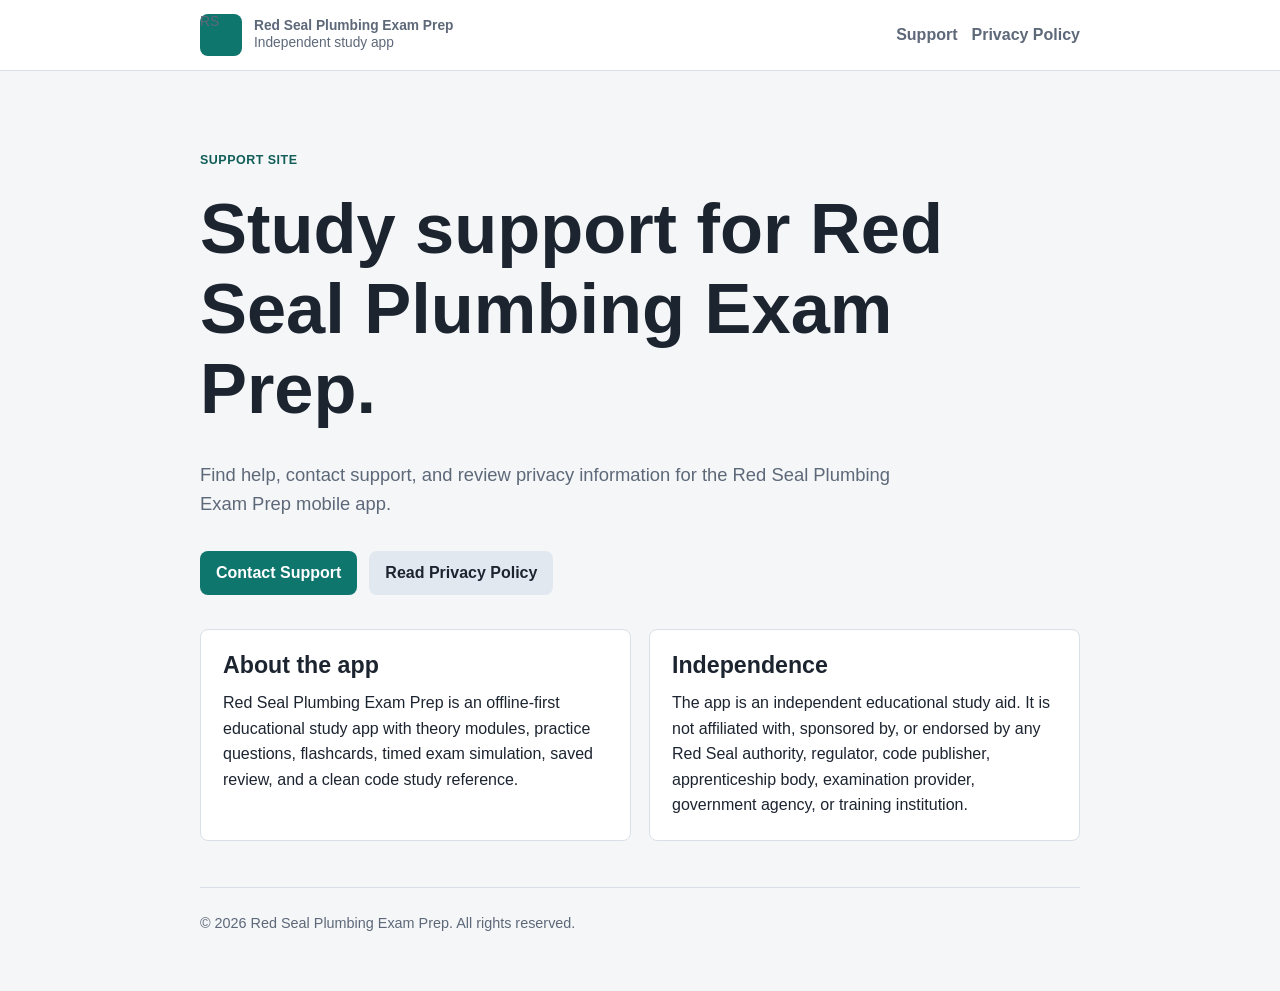
==== index.html @ f1ca6072 "Add public support and privacy site" ====
<!doctype html>
<html lang="en">
  <head>
    <meta charset="utf-8">
    <meta name="viewport" content="width=device-width, initial-scale=1">
    <meta name="description" content="Support and privacy information for Red Seal Plumbing Exam Prep.">
    <title>Red Seal Plumbing Exam Prep</title>
    <link rel="stylesheet" href="styles.css">
  </head>
  <body>
    <header class="site-header">
      <div class="header-inner">
        <a class="brand" href="index.html">
          <span class="brand-mark">RS</span>
          <span>
            <strong>Red Seal Plumbing Exam Prep</strong>
            <span>Independent study app</span>
          </span>
        </a>
        <nav class="nav" aria-label="Site navigation">
          <a href="support.html">Support</a>
          <a href="privacy-policy.html">Privacy Policy</a>
        </nav>
      </div>
    </header>

    <main>
      <section class="hero">
        <p class="eyebrow">Support site</p>
        <h1>Study support for Red Seal Plumbing Exam Prep.</h1>
        <p class="lead">Find help, contact support, and review privacy information for the Red Seal Plumbing Exam Prep mobile app.</p>
        <div class="actions">
          <a class="button" href="support.html">Contact Support</a>
          <a class="button secondary" href="privacy-policy.html">Read Privacy Policy</a>
        </div>
      </section>

      <section class="grid" aria-label="App information">
        <article class="panel">
          <h2>About the app</h2>
          <p>Red Seal Plumbing Exam Prep is an offline-first educational study app with theory modules, practice questions, flashcards, timed exam simulation, saved review, and a clean code study reference.</p>
        </article>
        <article class="panel">
          <h2>Independence</h2>
          <p>The app is an independent educational study aid. It is not affiliated with, sponsored by, or endorsed by any Red Seal authority, regulator, code publisher, apprenticeship body, examination provider, government agency, or training institution.</p>
        </article>
      </section>
    </main>

    <footer class="site-footer">
      <p>© 2026 Red Seal Plumbing Exam Prep. All rights reserved.</p>
    </footer>
  </body>
</html>
---- styles.css ----
:root {
  color-scheme: light;
  --ink: #1c2430;
  --muted: #5d6878;
  --line: #d9e0e8;
  --panel: #ffffff;
  --bg: #f4f6f8;
  --accent: #0f766e;
  --accent-dark: #115e59;
}

* {
  box-sizing: border-box;
}

body {
  margin: 0;
  font-family: -apple-system, BlinkMacSystemFont, "Segoe UI", sans-serif;
  line-height: 1.6;
  color: var(--ink);
  background: var(--bg);
}

a {
  color: var(--accent);
  font-weight: 700;
}

.site-header {
  border-bottom: 1px solid var(--line);
  background: #ffffff;
}

.header-inner,
main,
.site-footer {
  width: min(880px, calc(100% - 40px));
  margin: 0 auto;
}

.header-inner {
  min-height: 70px;
  display: flex;
  align-items: center;
  justify-content: space-between;
  gap: 18px;
}

.brand {
  display: flex;
  align-items: center;
  gap: 12px;
  color: var(--ink);
  text-decoration: none;
}

.brand-mark {
  width: 42px;
  height: 42px;
  border-radius: 8px;
  display: grid;
  place-items: center;
  background: var(--accent);
  color: #ffffff;
  font-weight: 900;
}

.brand strong,
.brand span {
  display: block;
  line-height: 1.2;
}

.brand span {
  color: var(--muted);
  font-size: 0.86rem;
  font-weight: 500;
}

.nav {
  display: flex;
  gap: 14px;
  flex-wrap: wrap;
}

.nav a {
  color: var(--muted);
  text-decoration: none;
}

main {
  padding: 46px 0;
}

.hero {
  display: grid;
  gap: 18px;
  padding: 34px 0;
}

.eyebrow {
  margin: 0;
  color: var(--accent-dark);
  font-size: 0.78rem;
  font-weight: 900;
  letter-spacing: 0.04em;
  text-transform: uppercase;
}

h1,
h2 {
  margin: 0 0 12px;
  line-height: 1.14;
}

h1 {
  max-width: 760px;
  font-size: clamp(2.25rem, 7vw, 4.4rem);
  letter-spacing: 0;
}

h2 {
  font-size: 1.45rem;
}

p {
  margin: 0 0 14px;
}

.lead {
  max-width: 720px;
  color: var(--muted);
  font-size: 1.15rem;
}

.actions {
  display: flex;
  gap: 12px;
  flex-wrap: wrap;
}

.button {
  min-height: 44px;
  display: inline-flex;
  align-items: center;
  justify-content: center;
  border-radius: 8px;
  padding: 0 16px;
  background: var(--accent);
  color: #ffffff;
  text-decoration: none;
  font-weight: 800;
}

.button.secondary {
  background: #e2e8f0;
  color: var(--ink);
}

.grid {
  display: grid;
  grid-template-columns: repeat(2, minmax(0, 1fr));
  gap: 18px;
}

.panel {
  background: var(--panel);
  border: 1px solid var(--line);
  border-radius: 8px;
  padding: 22px;
}

.panel p:last-child,
.panel ul:last-child {
  margin-bottom: 0;
}

ul {
  margin: 0 0 14px;
  padding-left: 22px;
}

.site-footer {
  border-top: 1px solid var(--line);
  padding: 24px 0 42px;
  color: var(--muted);
  font-size: 0.9rem;
}

@media (max-width: 700px) {
  .header-inner {
    align-items: flex-start;
    flex-direction: column;
    padding: 16px 0;
  }

  .grid {
    grid-template-columns: 1fr;
  }
}
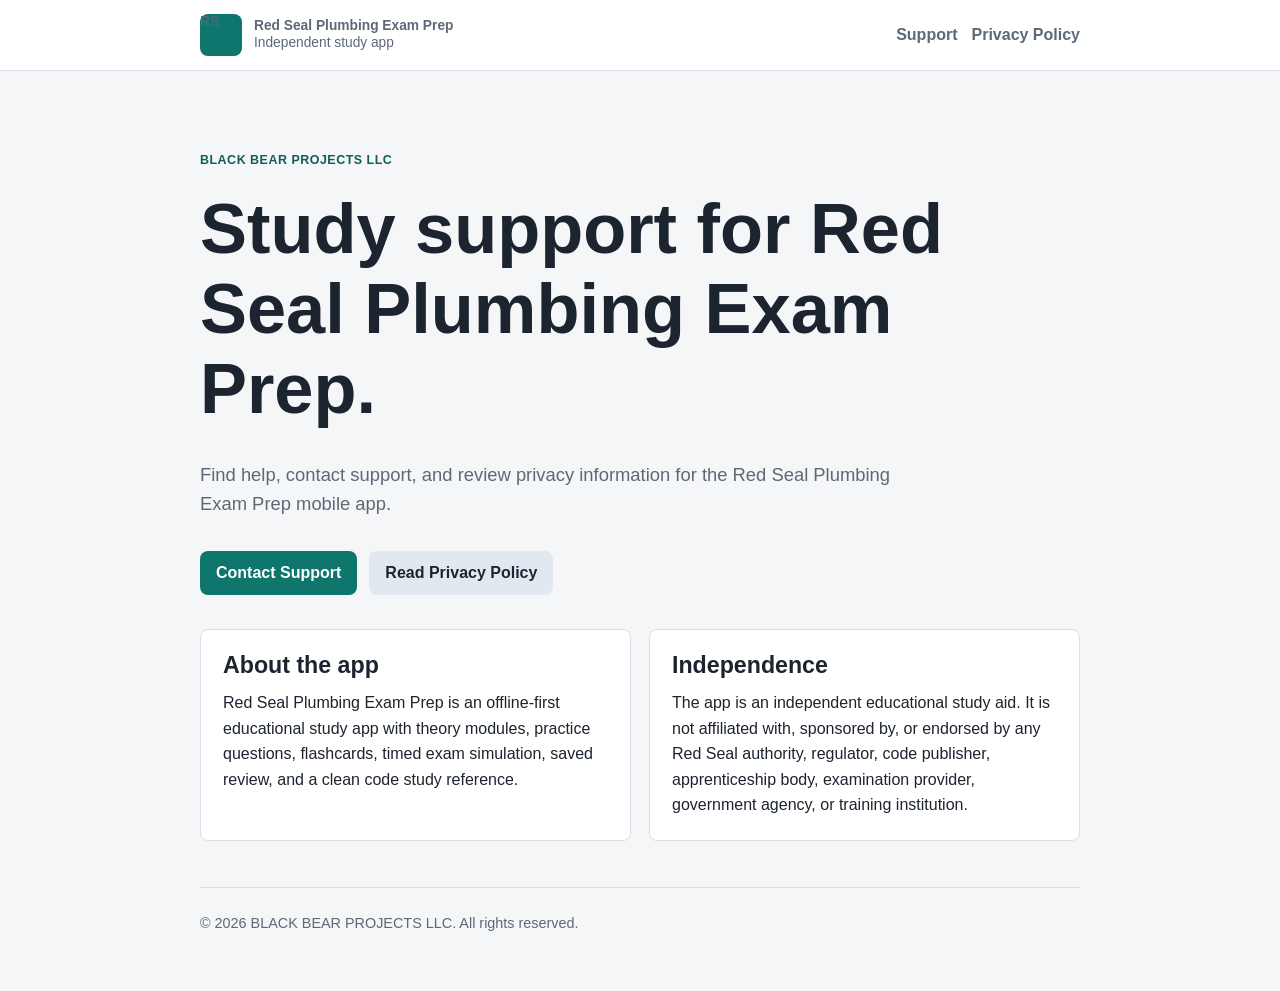
==== commit a14d2017: "Identify BLACK BEAR PROJECTS LLC on public site" ====
--- a/index.html
+++ b/index.html
@@ -3,7 +3,7 @@
   <head>
     <meta charset="utf-8">
     <meta name="viewport" content="width=device-width, initial-scale=1">
-    <meta name="description" content="Support and privacy information for Red Seal Plumbing Exam Prep.">
+    <meta name="description" content="Support and privacy information for Red Seal Plumbing Exam Prep by BLACK BEAR PROJECTS LLC.">
     <title>Red Seal Plumbing Exam Prep</title>
     <link rel="stylesheet" href="styles.css">
   </head>
@@ -26,7 +26,7 @@
 
     <main>
       <section class="hero">
-        <p class="eyebrow">Support site</p>
+        <p class="eyebrow">BLACK BEAR PROJECTS LLC</p>
         <h1>Study support for Red Seal Plumbing Exam Prep.</h1>
         <p class="lead">Find help, contact support, and review privacy information for the Red Seal Plumbing Exam Prep mobile app.</p>
         <div class="actions">
@@ -48,7 +48,7 @@
     </main>
 
     <footer class="site-footer">
-      <p>© 2026 Red Seal Plumbing Exam Prep. All rights reserved.</p>
+      <p>© 2026 BLACK BEAR PROJECTS LLC. All rights reserved.</p>
     </footer>
   </body>
 </html>
